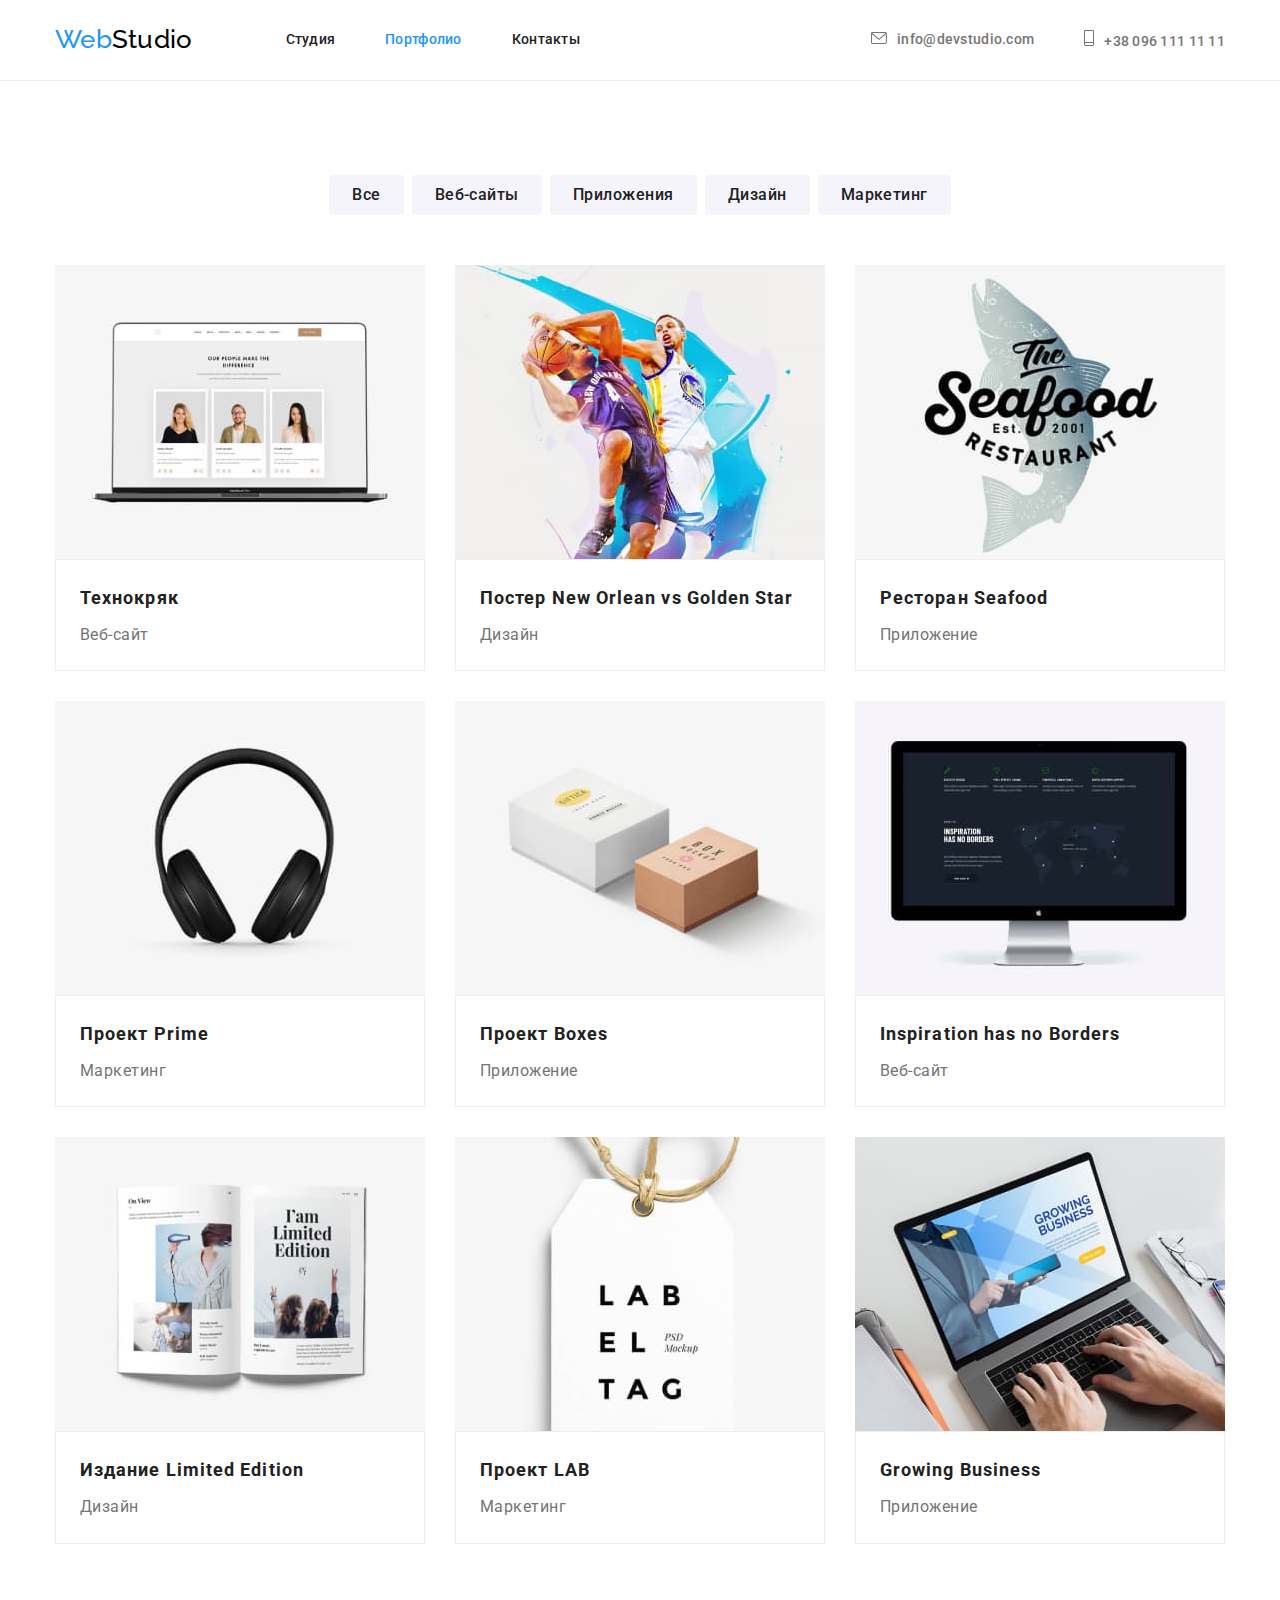
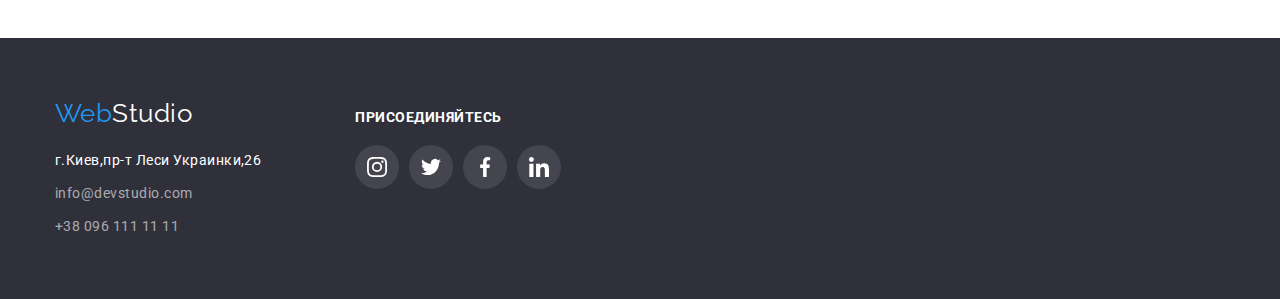
==== portfolio.html @ 2208bb35 "add fikes from 4 repo and chabge color network icons in footer" ====
<!DOCTYPE html>
<html lang="en">
<head>
    <meta charset="UTF-8">
    <meta http-equiv="X-UA-Compatible" content="IE=edge">
    <meta name="viewport" content="width=device-width, initial-scale=1.0">
    <title>Porfolio</title>
    <link rel="preconnect" href="https://fonts.googleapis.com">
    <link rel="preconnect" href="https://fonts.gstatic.com" crossorigin>
    <link href="https://fonts.googleapis.com/css2?family=Raleway:wght@700&family=Roboto:wght@400;500;700;900&display=swap"
        rel="stylesheet">
    <link rel="stylesheet" href="https://cdnjs.cloudflare.com/ajax/libs/modern-normalize/1.1.0/modern-normalize.min.css">
    <link rel="stylesheet" href="./css/style.css">
</head>
<body>
    <header class="header">
        <div class="conteiner header-wrap">
            <nav class="header-nav">
                <a class="header-logo" href="./index.html">
                    <span class="header-web">Web</span><span class="header-studio">Studio</span>
                </a>

                <ul class="header-nav list">
                    <li class="header-nav-item"><a class="header-nav-link link" href="./index.html">Студия</a></li>
                    <li class="header-nav-item"><a class="header-nav-link link current" href="./portfolio.html">Портфолио</a></li>
                    <li class="header-nav-item"><a class="header-nav-link link" href="">Контакты</a></li>
                </ul>
            </nav>

            <ul class="header-contact list">
                <li class="header-contact-item"><a class="header-contact-link link" href="mailto:info@devstudio.com">
                    <svg class="header-contact-icon-mail">
                        <use href="./img/icons.svg#envelope"></use>
                    </svg>info@devstudio.com</a></li>

                <li class="header-contact-item"><a class="header-contact-link link" href="tel:+380961111111">
                    <svg class="header-contact-icon-tel">
                        <use href="./img/icons.svg#tel"></use>
                    </svg>+38 096 111 11 11</a></li>
            </ul>
        </div>
    </header>

<main>
    <!-- секция кнопок навигации -->
    <section class="section filters">
        <div class="conteiner">
            <h1 class="vissually-hidden">Наши работы</h1>
            <ul class="filters-list list">
                <li class="filters-item" ><button class="filters-btn button" type="button">Все</button> </li>
                <li class="filters-item" ><button class="filters-btn button" type="button">Веб-сайты</button></li>
                <li class="filters-item" ><button class="filters-btn button" type="button">Приложения</button></li>
                <li class="filters-item" ><button class="filters-btn button" type="button">Дизайн</button></li>
                <li class="filters-item" ><button class="filters-btn button" type="button">Маркетинг</button></li>
            </ul>
        </div>
<!-- проэкты -->
        <div class="conteiner">
            <ul class="project list">
                <li class="project-card item">
                    <!-- <div class="project-card-content"> -->
                    <img src="./img/tehnokryak.jpg" alt="Технокряк">
                    <div class="project-name">
                        <h2 class="project-title">Технокряк</h2>
                        <p class="project-nav">Веб-сайт</p>
                    </div>
                    <!-- </div> -->
                </li>
                <li class="project-card item" >
                    <img src="./img/new-orlean.jpg" alt="Постер New Orlean vs Golden Star" width="370px">
                    <div class="project-name">
                        <h2 class="project-title">Постер New Orlean vs Golden Star</h2>
                        <p class="project-nav">Дизайн</p>
                    </div>
                </li>
                <li class="project-card item" >
                    <img src="./img/restorant-seafood.jpg" alt="Ресторан Seafood" width="370px">
                    <div class="project-name">
                        <h2 class="project-title">Ресторан Seafood</h2>
                        <p class="project-nav">Приложение</p>
                    </div>
                </li>
                <li class="project-card item" >
                    <img src="./img/project-prime.jpg" alt="Проект Prime" width="370px">
                    <div class="project-name">
                        <h2 class="project-title">Проект Prime</h2>
                        <p class="project-nav">Маркетинг</p>
                    </div>
                </li>
                <li class="project-card item" >
                    <img src="./img/project-boxes.jpg" alt="Проект Boxes" width="370px">
                    <div class="project-name">
                        <h2 class="project-title">Проект Boxes</h2>
                        <p class="project-nav">Приложение</p>
                    </div>
                </li>
                <li class="project-card item" >
                    <img src="./img/inspiration- borders.jpg" alt="Inspiration has no Borders" width="370px">
                    <div class="project-name">
                        <h2 class="project-title">Inspiration has no Borders</h2>
                        <p class="project-nav">Веб-сайт</p>
                    </div>
                </li>
                <li class="project-card item" >
                    <img src="./img/limited-edition.jpg" alt="Издание Limited Edition" width="370px">
                    <div class="project-name">
                        <h2 class="project-title">Издание Limited Edition</h2>
                        <p class="project-nav">Дизайн</p>
                    </div>
                </li>
                <li class="project-card item" >
                    <img src="./img/project-lab.jpg" alt="Проект LAB" width="370px">
                    <div class="project-name">
                        <h2 class="project-title">Проект LAB</h2>
                        <p class="project-nav">Маркетинг</p>
                    </div>
                </li>
                <li class="project-card item" >
                    <img src="./img/growing-business.jpg" alt="Growing Business" width="370px">
                    <div class="project-name">
                        <h2 class="project-title">Growing Business</h2>
                        <p class="project-nav">Приложение</p>
                    </div>
                </li>
            </ul>
        </div>
    </section>
    </div>
</main>

    <!-- секция футер -->
    <footer class="footer">
        <div class="conteiner join">
            <div>
                <a class="footer-logo" href="./index.html">
                    <span class="footer-web">Web</span><span class="footer-studio">Studio</span>
                </a>
                <address class="address">
                    <ul class="address-list list">
                        <li class="address-item"><a class="address-link link place" href="https://goo.gl/maps/ZaD2ymdkpTnKKArT6" target="_blank" rel="noopener noreferrer nofollow">г.Киев,пр-т Леси Украинки,26</a></li>

                        <li class="address-item"><a class="address-link link" href="mailto:info@devstudio.com">info@devstudio.com</a></li>
                        
                        <li class="address-item"><a class="address-link link" href="tel:+38 096 111 1111">+38 096 111 11 11</a></li>
                    </ul>
                </address>
            </div>

        <div class="join-box">
            <h2 class="join-title">Присоединяйтесь</h2>
<!-- блок соцсетей -->
                <ul class="footer-social-links list">
                                <li class="networks">
                                    <a class="networks-link link" href="https://www.instagram.com" target="_blank" ret="noopener noreferrer nofollow">
                                        <svg class="networks-icon">
                                            <use href="./img/icons.svg#instagram"></use>
                                        </svg>
                                    </a>
                                </li>
                                    
                                <li class="networks">
                                    <a class="networks-link link" href="https://twitter.com" target="_blank" ret="noopener noreferrer nofollow">
                                        <svg class="networks-icon">
                                            <use href="./img/icons.svg#twitter"></use>
                                        </svg>
                                    </a>
                                </li>
                                    
                                <li class="networks">
                                    <a class="networks-link link" href="https://www.facebook.com" target="_blank" ret="noopener noreferrer nofollow">
                                        <svg class="networks-icon">
                                            <use href="./img/icons.svg#facebook"></use>
                                        </svg>
                                    </a>
                                </li>
                                    
                                <li class="networks">
                                    <a class=" networks-link link" href="https://www.linkedin.com" target="_blank" ret="noopener noreferrer nofollow">
                                        <svg class="networks-icon">
                                            <use href="./img/icons.svg#linkedin"></use>
                                        </svg>
                                    </a>
                                </li>
                            </ul>
        </div>
        </div>
    </footer>


    
</body>
</html>
---- css/style.css ----
:root{
    --accent-color: #2196F3;
    --background-color: #E5E5E5;
    --background-button: #F5F4FA;
    --footer-bgcolor: #2F303A;
    --footer-text-color: rgba(255, 255, 255, 0.6);
    --header-color: #FFFFFF;
    --main-text-color: #212121;
    --second-text-color: #757575;
    --studio-color: #000000;
    --border-color-portfolio: rgba(238, 238, 238, 1);
    --border-color-header: rgba(236, 236, 236, 1);
    --background-hero-color: #C4C4C4;
    --icons-color: #AFB1B8;

}

body {
    font-family: 'Roboto', sans-serif;
    font-weight: 400;
    letter-spacing: 0.03em;
    list-style: none;
    color: var(--main-text-color);
    /* background-color: var(--background-color); */
}

img {
    display: block;
    max-width: 100%
}

.list{
    padding: 0;
    margin: 0;

    font-style: normal;
    list-style-type: none;
    text-decoration: none;
}
.link{
    text-decoration: none;
}
.conteiner{
    margin-left: auto;
    margin-right: auto;
    width: 1200px;
    padding: 0 15px; 
    
    /* outline: 2px solid tomato; */
}

.section{
    padding-top: 94px;
    padding-bottom: 94px;

    /* outline: 1px solid violet; */
}
.vissually-hidden{
    position: absolute;
    width: 1px;
    height: 1px;
    margin: -1px;
    border: 0;
    padding: 0;
    
    white-space: nowrap;
    clip-path: inset(100%);
    clip: rect(0 0 0 0);
    overflow: hidden;
}


/* СТИЛЬ HEADER */
    /* стиль логотипа header footer */
.header-logo,
.footer-logo {
    margin-right: 93px;
    padding-top: 24px;
    padding-bottom: 25px;

    font-family: 'Raleway', sans-serif;
    font-size: 26px;
    line-height: 1.2;
    text-decoration: none;
}
.header-web,
.footer-web {
    color: var(--accent-color);
}
.header-studio {
    color: var(--studio-color);
}

/* стиль навигации */

.header{
    background-color: var(--header-color);
    border-bottom: 1px solid var(--border-color-header);
}
.header-wrap {
    display: flex;
    align-items: center;
}
.header-nav,
.header-contact{
    display: flex;
    align-items: center;
    font-weight: 500;
    font-size: 14px;
    line-height: 1.14;
    letter-spacing: 0.02em;
    text-decoration: none;
}

.header-nav .header-nav-link:hover,
.header-nav .header-nav-link:focus,
.header-contact .header-contact-link:hover,
.header-contact .header-contact-link:focus,
.header-nav .header-nav-link.current,
.address-link:focus,
.address-link:hover {
    color: var(--accent-color);
}

.header-nav-link {
    color: var(--main-text-color);
}

.header-contact{
    margin-left: auto;
}

.header-contact-item .header-contact-link{
    color: var(--second-text-color);
}

.header-nav .header-nav-item:not(:last-child),
.header-contact .header-contact-item:not(:last-child){
    margin-right: 50px;
}

.header-nav-link{
    display: flex;
    align-items: center;
}
.header-contact-icon-mail {
    width: 16px;
    height: 12px;
    fill: currentColor;
    margin-right: 10px;
}
.header-contact-icon-tel {
    width: 10px;
    height: 16px;
    fill: currentColor;
    margin-right: 10px;
}
.header-contact-icon-mail:hover,
.header-contact-icon-tel:hover {
    fill: var(--accent-color)
}


/* стиль героя */
.hero {
    background-color: var(--background-hero-color);
    background-image: linear-gradient(to right,
            rgba(47, 48, 58, 0.4),
            rgba(47, 48, 58, 0.4)),
        url(../img/head-foto.jpg);
    height: 600px;
    max-width: 1600px;
    margin-left: auto;
    margin-right: auto;
    padding-bottom: 200px;
    padding-top: 200px;
    text-align: center;
}

.hero-title{
    margin-top: 0;
    margin-bottom: 30px;

    font-weight: 900;
    font-size: 44px;
    line-height: 1.36;
    letter-spacing: 0.06em;
    text-transform: uppercase;
    color: var(--header-color);
}


/* ------стиль кнопок------- */
.button{
    border-radius: 4px;
    padding: 6px 22px;
    min-width: 73px;
    border: 1px solid transparent;

    font-family: inherit;
    font-weight: 500;
    font-size: 16px;
    line-height: 1.63;
    cursor: pointer;
    text-align: center;
    letter-spacing: 0.03em;

    
    color: var(--main-text-color);
    background-color: var(--background-button);
}
.button:hover,
.button:focus {
    color: var(--header-color);
    background-color: var(--accent-color);
}

/* ------стиль кнопки героя------*/
.hero-btn.order{
    padding: 10px 34px;
    min-width: 200px;

    font-weight: 700;
    line-height: 1.87;
    letter-spacing: 0.06em;
    color: var(--header-color);
    background-color: var(--accent-color);
}


/* стиль особенности */
.features{
    padding-bottom: 0;
}

.features-title{
    margin-top: 0;
    margin-bottom: 10px;

    font-weight: 700;
    font-size: 14px;
    line-height: 1.14;;
    text-align: left;
    text-transform: uppercase;
}
.features-text{
    margin-top: 0;
    margin-bottom: 0;

    font-size: 14px;
    line-height: 1.71;
    color: var(--second-text-color);
}
.features-list{
    display: flex;
}
.features-item{
    width: 270px;
    text-align: left;
}
.features-item:not(:last-child){
    margin-right: 30px;
}
/* ---------стиль иконок особенностей-------- */
.features-box{
    display: flex;
    align-items: center;
    justify-content: center;
    width: 270px;
    height: 120px;
    
    margin-bottom: 30px;
   
    background-color: #F5F4FA;
}
.features-icon{
    width: 70px;
    height: 70px;
}

/* стиль титла чем мы занимаемся  наша команда  клиенты*/

.work-title,
.team-title,
.clients-title{
    margin-top: 0;
    margin-bottom: 50px;

    font-weight: 700;
    font-size: 36px;
    line-height: 1.17;
    text-align: center;
}
/* -----стиль чем мы занимаемся---- */
.work-list{    
    display: flex;
}
.work-item{
    display: block;
    position: relative;
}
.work-item:not(:last-child){
    margin-right: 30px;
}
.work-label{
    position: absolute;
    top: 0;
    right: 0;
    outline: 1px solid red;
    background-color: grey;
}
/* ------стиль команда------ */
.team{
    line-height: 1.19;
}
.team:nth-child(2n){
    background-color:  var(--background-button);
}
.team-list{
    display: flex;
}
.team-card {
    background-color: #FFFFFF;
    
    border-radius: 0px 0px 4px 4px;
    box-shadow: 0px 1px 3px rgba(0, 0, 0, 0.12),
                0px 1px 1px rgba(0, 0, 0, 0.14),
                0px 2px 1px rgba(0, 0, 0, 0.2);
}

.team-card:not(:last-child) {
    margin-right: 30px;
}
.staff {
    padding-top: 30px;
}
.staff-name{
    margin: 0px;
    margin-bottom: 10px;

    font-weight: 500;
    font-size: 16px;
    text-align: center;
}
.staff-position{
    margin: 0;
    margin-bottom: 16px;

    font-size: 16px;
    color: var(--second-text-color);
    text-align: center;
}


/* ---------стиль  иконок соцсетей--------- */
.social-links{
    display: flex;  
    align-items: center;    
    margin-left: 32px;
    margin-right: 32px;
    margin-bottom: 30px;
}
.networks:not(:last-child) {
    margin-right: 10px;
}

.networks-link {
    display: flex;
    align-items: center;
    justify-content: center;
    border: transparent;
    border-radius: 50%;
    width: 44px;
    height: 44px;
    padding: 12px;

    fill: var(--icons-color);
    
}

.networks-link:hover,
.networks-link:focus {
    fill: var(--header-color);
    background-color: var(--accent-color);
}
.networks-icon{
    width: 20px;
    height: 20px;
}
.footer-social-links .networks-link{
    fill: var(--header-color);
    background-color: rgba(255, 255, 255, 0.1);
}

/* -------стиль проэкты ---------*/
.filters-list{
    display: flex;
    padding-bottom: 50px;

    align-items: center;
    justify-content: center;
    
}
.filters-item:not(:last-child):not(:last-child){
    margin-right: 8px;
}
.project{
    display: flex;
    flex-wrap: wrap;
}
.project-card.item {
    max-width: 370px;

    margin-right: 30px;
    margin-bottom: 30px;
}

.project-card.item:nth-child(3n) {
    margin-right: 0;
}

.project-card.item:nth-last-child(-n+3) {
    margin-bottom: 0;
}
.project-name {
    padding-top: 20px;
    padding-bottom: 20px;
    padding-left: 24px;

    border: 1px solid rgba(238, 238, 238, 1);
}

.project-title{
    margin: 0;
    margin-bottom: 4px;
    

    font-weight: 700;
    font-size: 18px;
    
    line-height: 2;
    letter-spacing: 0.06em;
}
.project-nav{
    margin: 0;
    
    font-size: 16px;
    line-height: 1.88;
    color: var(--second-text-color);
}
.project-card.item:hover{
    box-shadow: 1px 4px 6px 0px rgba(0, 0, 0, 0.16),
                0px 4px 4px 0px rgba(0, 0, 0, 0.06),
                0px 1px 1px 0px rgba(0, 0, 0, 0.12);
}

/* -------стиль логотипов компаний---------- */
.clients-list {
    display: flex;
    justify-content: space-between;
}

.clients-link:hover,
.clients-link:focus,
.clients-link:hover .clients-icon,
.clients-link:focus .clients-icon{
    border-color: var(--accent-color);
    fill: var(--accent-color);
}


.clients-link {
    display: flex;
    align-items: center;
    justify-content: center;
    width: 170px;
    height: 92px;
    border: 1px solid var(--icons-color);
    border-radius: 4px;
}

.clients-icon {

    width: 106px;
    height: 60px;
    fill: var(--icons-color);
}





/* стиль футера */

.footer{
    padding-top: 60px;
    padding-bottom: 60px;

    font-size: 14px;
    line-height: 1.71;
    background-color: var(--footer-bgcolor);
}
.footer-studio{
    color: var(--header-color);  
}

.address{
    margin-top: 20px;
    text-decoration: none;
}
.address-link{
    margin-bottom: 9px;
    color: var(--footer-text-color);
}
.address-link.place{
    margin-bottom: 9px;
    color: var(--header-color);
}
.address-item:not(:last-child){
    margin-bottom: 9px;
}

/* стиль присоедняйтесь */
.join{
    display: flex;
    align-items: baseline;
}
.join-box{
    margin-left: 70px;
}

.join-title{
    margin: 0;
    margin-bottom: 20px;
    
    font-weight: 700;
    font-size: 14px;
    text-transform: uppercase;
    
    line-height: 1.14;

    color: var(--header-color);
}
.footer-social-links{
    display: flex;
}
.footer-social-links .networks-link:hover,
.footer-social-links .networks-link:focus {
    fill: var(--header-color);
    color: rgba(255, 255, 255, 0.1);
    background-color: var(--accent-color);
}{

}
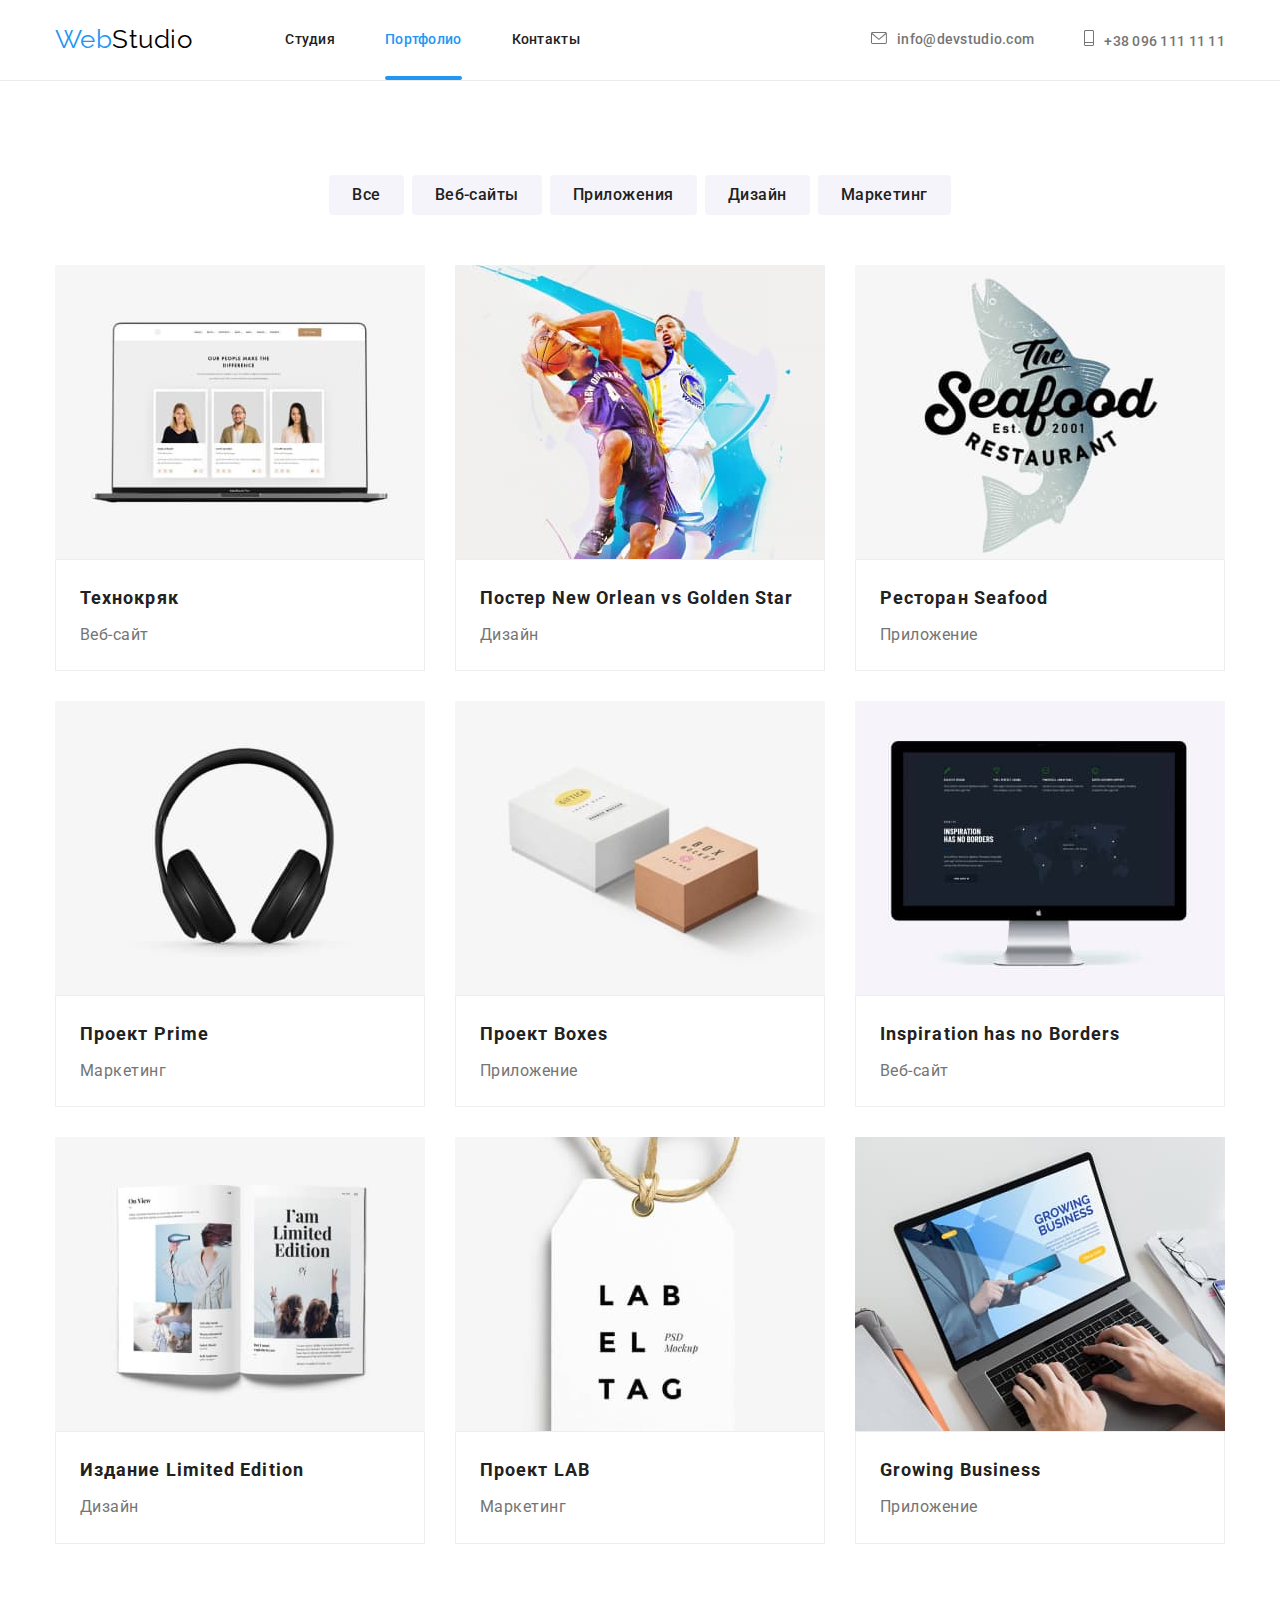
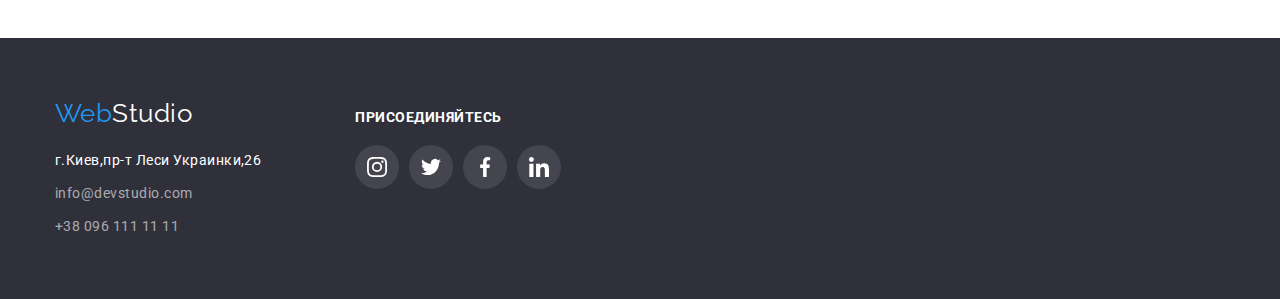
==== commit c3c93465: "add current line and animation on the portfolio cards" ====
--- a/portfolio.html
+++ b/portfolio.html
@@ -20,14 +20,14 @@
                     <span class="header-web">Web</span><span class="header-studio">Studio</span>
                 </a>
 
-                <ul class="header-nav list">
+                <ul class="header-nav-list list">
                     <li class="header-nav-item"><a class="header-nav-link link" href="./index.html">Студия</a></li>
                     <li class="header-nav-item"><a class="header-nav-link link current" href="./portfolio.html">Портфолио</a></li>
                     <li class="header-nav-item"><a class="header-nav-link link" href="">Контакты</a></li>
                 </ul>
             </nav>
 
-            <ul class="header-contact list">
+            <ul class="header-contact-list list">
                 <li class="header-contact-item"><a class="header-contact-link link" href="mailto:info@devstudio.com">
                     <svg class="header-contact-icon-mail">
                         <use href="./img/icons.svg#envelope"></use>
@@ -58,65 +58,116 @@
         <div class="conteiner">
             <ul class="project list">
                 <li class="project-card item">
-                    <!-- <div class="project-card-content"> -->
-                    <img src="./img/tehnokryak.jpg" alt="Технокряк">
+                    <div class="project-card-img">
+                        <img src="./img/tehnokryak.jpg" alt="Технокряк">
+                        <div class="project-card-overlay">
+                            <p class="project-card-text">Ресурс предлагает комплексные предложения с разным уровнем функционала и сервисов. Все это позволит посетителю получить исчерпывающие сведения о компании или частном лице.</p>
+                        </div>
+                    </div>
                     <div class="project-name">
                         <h2 class="project-title">Технокряк</h2>
                         <p class="project-nav">Веб-сайт</p>
                     </div>
-                    <!-- </div> -->
-                </li>
-                <li class="project-card item" >
-                    <img src="./img/new-orlean.jpg" alt="Постер New Orlean vs Golden Star" width="370px">
+                    
+                </li>
+                <li class="project-card item" >
+                    <div class="project-card-img">
+                        <img src="./img/new-orlean.jpg" alt="Постер New Orlean vs Golden Star" width="370px">
+                        <div class="project-card-overlay">
+                            <p class="project-card-text">Ресурс предлагает комплексные предложения с разным уровнем функционала и сервисов. Все это позволит посетителю получить исчерпывающие сведения о компании или частном лице.</p>
+                        </div>
+                    </div>
                     <div class="project-name">
                         <h2 class="project-title">Постер New Orlean vs Golden Star</h2>
                         <p class="project-nav">Дизайн</p>
                     </div>
                 </li>
-                <li class="project-card item" >
-                    <img src="./img/restorant-seafood.jpg" alt="Ресторан Seafood" width="370px">
+
+                <li class="project-card item" >
+                    <div class="project-card-img">
+                        <img src="./img/restorant-seafood.jpg" alt="Ресторан Seafood" width="370px">
+                        <div class="project-card-overlay">
+                            <p class="project-card-text">Ресурс предлагает комплексные предложения с разным уровнем функционала и сервисов. Все это позволит посетителю получить исчерпывающие сведения о компании или частном лице.</p>
+                        </div>
+                    </div>
                     <div class="project-name">
                         <h2 class="project-title">Ресторан Seafood</h2>
                         <p class="project-nav">Приложение</p>
                     </div>
                 </li>
-                <li class="project-card item" >
-                    <img src="./img/project-prime.jpg" alt="Проект Prime" width="370px">
+
+                <li class="project-card item" >
+                    <div class="project-card-img">
+                        <img src="./img/project-prime.jpg" alt="Проект Prime" width="370px">
+                        <div class="project-card-overlay">
+                            <p class="project-card-text">Ресурс предлагает комплексные предложения с разным уровнем функционала и сервисов. Все это позволит посетителю получить исчерпывающие сведения о компании или частном лице.</p>
+                        </div>
+                    </div>
                     <div class="project-name">
                         <h2 class="project-title">Проект Prime</h2>
                         <p class="project-nav">Маркетинг</p>
                     </div>
                 </li>
-                <li class="project-card item" >
-                    <img src="./img/project-boxes.jpg" alt="Проект Boxes" width="370px">
+
+                <li class="project-card item" >
+                    <div class="project-card-img">
+                        <img src="./img/project-boxes.jpg" alt="Проект Boxes" width="370px">
+                        <div class="project-card-overlay">
+                            <p class="project-card-text">Ресурс предлагает комплексные предложения с разным уровнем функционала и сервисов. Все это позволит посетителю получить исчерпывающие сведения о компании или частном лице.</p>
+                        </div>
+                    </div>
                     <div class="project-name">
                         <h2 class="project-title">Проект Boxes</h2>
                         <p class="project-nav">Приложение</p>
                     </div>
                 </li>
-                <li class="project-card item" >
-                    <img src="./img/inspiration- borders.jpg" alt="Inspiration has no Borders" width="370px">
+
+                <li class="project-card item" >
+                    <div class="project-card-img">
+                        <img src="./img/inspiration- borders.jpg" alt="Inspiration has no Borders" width="370px">
+                        <div class="project-card-overlay">
+                                <p class="project-card-text">Ресурс предлагает комплексные предложения с разным уровнем функционала и сервисов. Все это позволит посетителю получить исчерпывающие сведения о компании или частном лице.</p>
+                        </div>
+                    </div>
                     <div class="project-name">
                         <h2 class="project-title">Inspiration has no Borders</h2>
                         <p class="project-nav">Веб-сайт</p>
                     </div>
                 </li>
-                <li class="project-card item" >
-                    <img src="./img/limited-edition.jpg" alt="Издание Limited Edition" width="370px">
+
+                <li class="project-card item" >
+                    <div class="project-card-img">
+                        <img src="./img/limited-edition.jpg" alt="Издание Limited Edition" width="370px">
+                        <div class="project-card-overlay">
+                                <p class="project-card-text">Ресурс предлагает комплексные предложения с разным уровнем функционала и сервисов. Все это позволит посетителю получить исчерпывающие сведения о компании или частном лице.</p>
+                        </div>
+                    </div>
                     <div class="project-name">
                         <h2 class="project-title">Издание Limited Edition</h2>
                         <p class="project-nav">Дизайн</p>
                     </div>
                 </li>
-                <li class="project-card item" >
-                    <img src="./img/project-lab.jpg" alt="Проект LAB" width="370px">
+
+                <li class="project-card item" >
+                    <div class="project-card-img">
+                        <img src="./img/project-lab.jpg" alt="Проект LAB" width="370px">
+                        <div class="project-card-overlay">
+                                <p class="project-card-text">Ресурс предлагает комплексные предложения с разным уровнем функционала и сервисов. Все это позволит посетителю получить исчерпывающие сведения о компании или частном лице.</p>
+                        </div>
+                    </div>
                     <div class="project-name">
                         <h2 class="project-title">Проект LAB</h2>
                         <p class="project-nav">Маркетинг</p>
                     </div>
                 </li>
-                <li class="project-card item" >
-                    <img src="./img/growing-business.jpg" alt="Growing Business" width="370px">
+
+                <li class="project-card item" >
+                    <div class="project-card-img">
+                        <img src="./img/growing-business.jpg" alt="Growing Business" width="370px">
+                        <div class="project-card-overlay">
+                                <p class="project-card-text">Ресурс предлагает комплексные предложения с разным уровнем функционала и сервисов. Все это позволит посетителю получить исчерпывающие сведения о компании или частном лице.</p>
+                        </div>
+                    </div>
                     <div class="project-name">
                         <h2 class="project-title">Growing Business</h2>
                         <p class="project-nav">Приложение</p>
--- a/css/style.css
+++ b/css/style.css
@@ -71,7 +71,12 @@
 
 
 /* СТИЛЬ HEADER */
-    /* стиль логотипа header footer */
+.header {
+    background-color: var(--header-color);
+    border-bottom: 1px solid var(--border-color-header);
+}
+
+/* стиль логотипа header footer */
 .header-logo,
 .footer-logo {
     margin-right: 93px;
@@ -83,26 +88,24 @@
     line-height: 1.2;
     text-decoration: none;
 }
+
 .header-web,
 .footer-web {
     color: var(--accent-color);
 }
+
 .header-studio {
     color: var(--studio-color);
 }
+.header-wrap,
+.header-nav {
+    display: flex;
+    align-items: center;
+}
 
 /* стиль навигации */
-
-.header{
-    background-color: var(--header-color);
-    border-bottom: 1px solid var(--border-color-header);
-}
-.header-wrap {
-    display: flex;
-    align-items: center;
-}
-.header-nav,
-.header-contact{
+.header-nav-list,
+.header-contact-list{
     display: flex;
     align-items: center;
     font-weight: 500;
@@ -112,21 +115,37 @@
     text-decoration: none;
 }
 
-.header-nav .header-nav-link:hover,
-.header-nav .header-nav-link:focus,
-.header-contact .header-contact-link:hover,
-.header-contact .header-contact-link:focus,
-.header-nav .header-nav-link.current,
+.header-nav-list .header-nav-link:hover,
+.header-nav-list .header-nav-link:focus,
+.header-contact-list .header-contact-link:hover,
+.header-contact-list .header-contact-link:focus,
+.header-nav-list .header-nav-link.current,
 .address-link:focus,
 .address-link:hover {
     color: var(--accent-color);
 }
 
 .header-nav-link {
+    position: relative;
+    display: block;
+    
     color: var(--main-text-color);
 }
 
-.header-contact{
+.header-nav-link.current::after{
+    content: "";
+
+    position: absolute;
+ 
+    bottom: -32px;
+    display: block;
+    width: 100%;
+    height: 4px;
+    background-color: var(--accent-color);
+    border-radius: 2px;
+}
+
+.header-contact-list{
     margin-left: auto;
 }
 
@@ -134,26 +153,30 @@
     color: var(--second-text-color);
 }
 
-.header-nav .header-nav-item:not(:last-child),
-.header-contact .header-contact-item:not(:last-child){
+.header-nav-list .header-nav-item:not(:last-child),
+.header-contact-list .header-contact-item:not(:last-child){
     margin-right: 50px;
 }
 
-.header-nav-link{
-    display: flex;
-    align-items: center;
-}
 .header-contact-icon-mail {
     width: 16px;
     height: 12px;
     fill: currentColor;
     margin-right: 10px;
+
+    transition: fill;
+    transition-duration: 250ms;
+    transition-timing-function: cubic-bezier(0.4, 0, 0.2, 1);
 }
 .header-contact-icon-tel {
     width: 10px;
     height: 16px;
     fill: currentColor;
     margin-right: 10px;
+
+    transition: fill;
+    transition-duration: 250ms;
+    transition-timing-function: cubic-bezier(0.4, 0, 0.2, 1);
 }
 .header-contact-icon-mail:hover,
 .header-contact-icon-tel:hover {
@@ -208,6 +231,9 @@
     
     color: var(--main-text-color);
     background-color: var(--background-button);
+
+    transition: color 1250ms cubic-bezier(0.4, 0, 0.2, 1), background-color 1250ms cubic-bezier(0.4, 0, 0.2, 1);
+    
 }
 .button:hover,
 .button:focus {
@@ -295,6 +321,7 @@
 .work-list{    
     display: flex;
 }
+
 .work-item{
     display: block;
     position: relative;
@@ -302,12 +329,49 @@
 .work-item:not(:last-child){
     margin-right: 30px;
 }
+.work-item:hover .work-label{
+    opacity: 1;
+}
+.work-item::before {
+    position: absolute;
+    bottom: 0;
+    content: "";
+    width: 100%;
+    height: 70px;
+    background-color: rgba(47, 48, 58, 0.8);
+
+    opacity: 0;
+
+     transition: opasity;
+    transition-duration: 250ms;
+    transition-timing-function: cubic-bezier(0.4, 0, 0.2, 1);
+}
+.work-item:hover::before{
+    opacity: 1;
+}
 .work-label{
     position: absolute;
-    top: 0;
-    right: 0;
-    outline: 1px solid red;
+    bottom: 50%;
+    right: 50%;
+    transform: translate(-50%, -50%);
+
+    opacity: 0;
+
+    /* outline: 1px solid red; */
     background-color: grey;
+
+    font-weight: 700;
+    font-size: 14px;
+    line-height: 1.14;
+    text-align: center;
+    text-transform: uppercase;
+    letter-spacing: 0.03em;
+
+    color: var(--header-color);
+
+    margin: 0;
+
+    
 }
 /* ------стиль команда------ */
 .team{
@@ -408,6 +472,40 @@
     display: flex;
     flex-wrap: wrap;
 }
+.project-card-img{
+    position: relative;
+    overflow: hidden;
+    transition: transform 1250ms cubic-bezier(0.4, 0, 0.2, 1)
+    /* width: 100%;
+    height: 100%;
+    margin-left: auto;
+    margin-right: auto; */
+    
+}
+.project-card:hover .project-card-overlay{
+    transform: translateX(0);
+}
+.project-card-overlay{
+    position: absolute;
+    top: 0;
+    left: 0;
+    max-width: 100%;
+    max-height: 100%;
+    background-color: var(--accent-color);
+    opacity: 0.9;
+
+    transform: translateX(-100%);
+    transition: trabsform 700ms ease;
+}
+.project-card-text{
+    margin: 0;
+    padding: 63px 24px;
+    font-size: 18px;
+    line-height: 1.5;
+    letter-spacing: 0.03 em;
+
+    color: var(--header-color);
+}
 .project-card.item {
     max-width: 370px;
 
